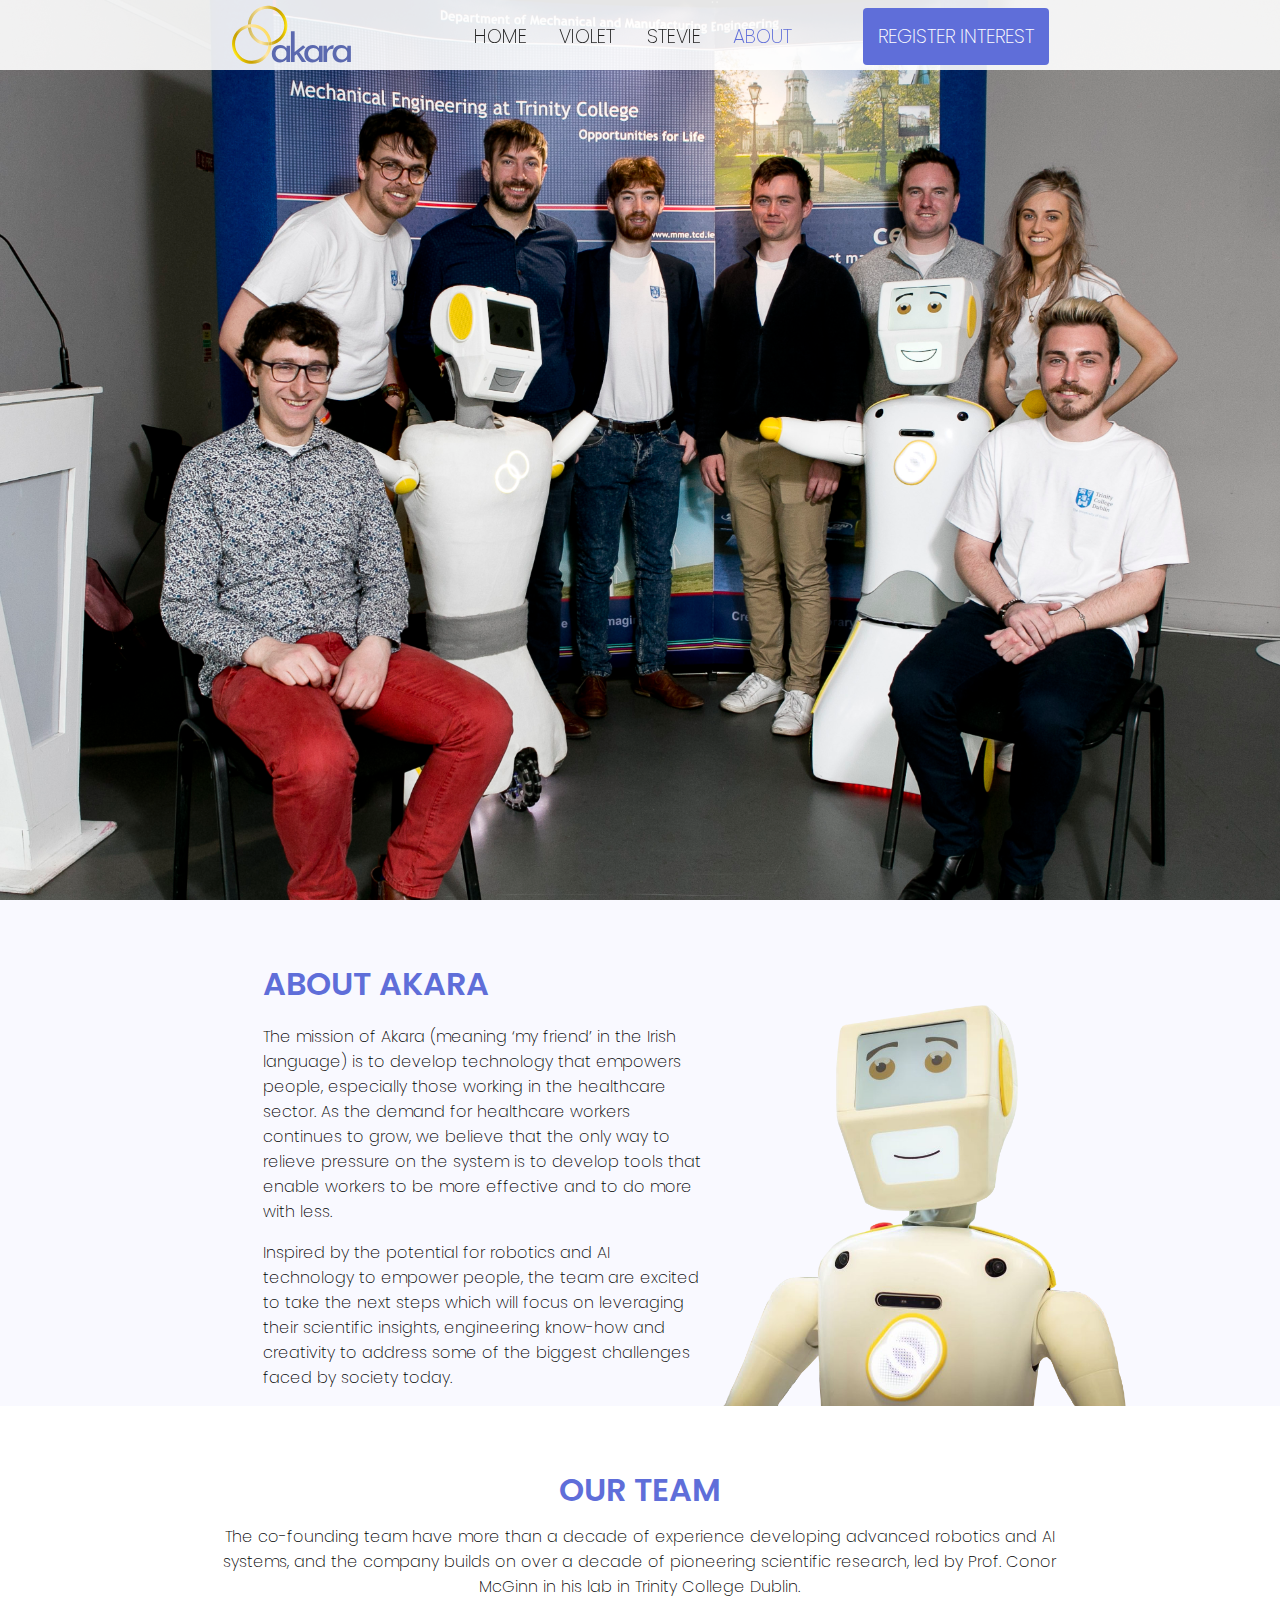
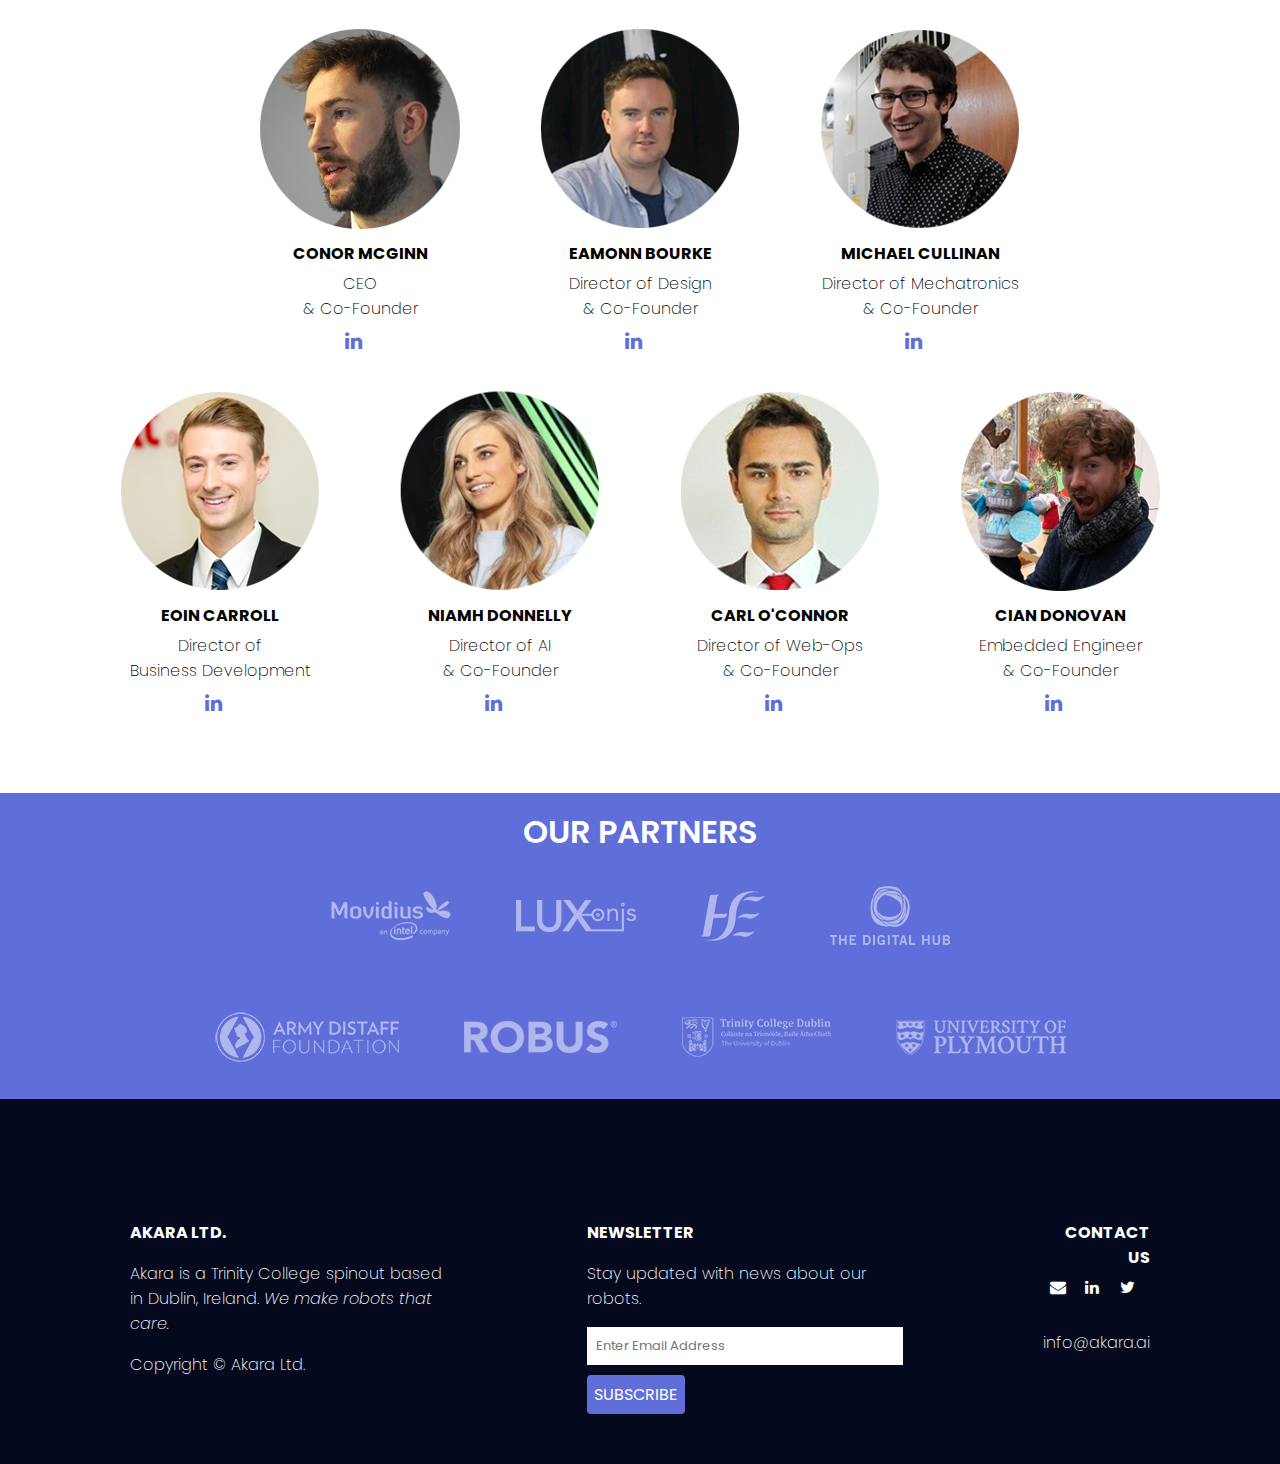
==== about.html @ 3d836417 "Talita Update" ====
<!DOCTYPE html>
<html lang="en">
  <head>
    <meta charset="UTF-8">
    <meta name="viewport" content="width=device-width, initial-scale=1.0">
    <title>About Us - Akara Robotics</title>
    <link href="https://fonts.googleapis.com/css?family=Poppins:100,200,400,300,500,600,700" rel="stylesheet">
    <link rel="stylesheet" href="https://cdnjs.cloudflare.com/ajax/libs/font-awesome/4.7.0/css/font-awesome.min.css">
    <link rel="stylesheet" href="css/styles.css">
    <link rel="shortcut icon" href="images/favicon.ico">
  </head>

  <body>
    <main>
      <header>
          <a class="logo" href="index.html"><img src="images/akaraLogo.svg" alt="logo" height="60" width="123"></a>
          <input type="checkbox" id="nav-toggle" class="nav-toggle">
          <nav>
            <ul>
              <li><a class="nav-name" href="index.html">Home</a></li>
              <li><a class="nav-name" href="violet.html">Violet</a></li>
              <li><a class="nav-name" href="stevie.html">Stevie</a></li>
              <li><a class="nav-name" href="about.html" style="color: #5f6ed9">About</a></li>
              <li class="li-btn"><a class="btn" id="nav-btn" href="interest.html">Register Interest</a></li>
            </ul>
          </nav>
          <label for="nav-toggle" class="nav-toggle-label">
            <span></span>
          </label>
      </header>


      <section class="intro-about">
      </section>

      <section class="about-us">
        <div class="content-wrap" "item-details">
          <section class="about-container">
            <div></div>
            <div class="text-about">
              <h3>About Akara</h3>
              <p>The mission of Akara (meaning ‘my friend’ in the Irish language) is to develop technology that empowers people, especially those working in the healthcare sector. As the demand for healthcare workers continues to grow, we believe that the only way to relieve pressure on the system is to develop tools that enable workers to be more effective and to do more with less.</p>
              <p>Inspired by the potential for robotics and AI technology to empower people, the team are excited to take the next steps which will focus on leveraging their scientific insights, engineering know-how and creativity to address some of the biggest challenges faced by society today.</p>
            </div>
            <div class="img-about">
              <img src="images/about-stevie.png" alt="Stevie, the robot">
            </div>
            <div></div>
          </section>
        </div>
      </section>

      <section class="team">
        <div class="content-wrap">
          <div class="team-title">
            <h3>OUR TEAM</h3>
            <p>The co-founding team have more than a decade of experience developing advanced robotics and AI systems, and the company builds on over a decade of pioneering scientific research, led by Prof. Conor McGinn in his lab in Trinity College Dublin.</p>
          </div>
          <div class="team-members-row">
            <div class="team-member">
              <img src="images/conor.png" alt="">
              <h4>Conor McGinn</h4>
              <p>CEO <br>& Co-Founder</p>
              <a href="https://www.linkedin.com/in/conor-mcginn-7245b321/"><i class="fa fa-linkedin"></i></a>
            </div>
            <div class="team-member">
              <img src="images/eamonn.png" alt="">
              <h4>Eamonn Bourke</h4>
              <p>Director of Design <br>& Co-Founder</p>
              <a href="https://www.linkedin.com/in/eamonn-bourke-28479a171/"><i class="fa fa-linkedin"></i></a>
            </div>
            <div class="team-member">
              <img src="images/mike.png" alt="">
              <h4>Michael Cullinan</h4>
              <p>Director of Mechatronics <br>& Co-Founder</p>
              <a href="https://www.linkedin.com/in/michael-cullinan-65112837/"><i class="fa fa-linkedin"></i></a>
            </div>
          </div>
          <div class="team-members-row">
            <div class="team-member">
              <img src="images/eoin.png" alt="">
              <h4>Eoin Carroll</h4>
              <p>Director of <br>Business Development</p>
              <a href="https://www.linkedin.com/in/eoinc/"><i class="fa fa-linkedin"></i></a>
            </div>
            <div class="team-member">
              <img src="images/niamh.png" alt="">
              <h4>Niamh Donnelly</h4>
              <p>Director of AI <br>& Co-Founder</p>
              <a href="https://www.linkedin.com/in/niamh-donnelly-70569bb1/"><i class="fa fa-linkedin"></i></a>
            </div>
            <div class="team-member">
              <img src="images/carl.png" alt="">
              <h4>Carl O'Connor</h4>
              <p>Director of Web-Ops <br>& Co-Founder</p>
              <a href="https://www.linkedin.com/in/carl-o-connor-b2198482/"><i class="fa fa-linkedin"></i></a>
            </div>
            <div class="team-member">
              <img src="images/cian.png" alt="">
              <h4>Cian Donovan</h4>
              <p>Embedded Engineer <br>& Co-Founder</p>
              <a href="https://www.linkedin.com/in/cian-donovan-ba40a197/"><i class="fa fa-linkedin"></i></a>
            </div>
          </div>
        </div>
      </section>

      <section class="partners">
        <h3>Our Partners</h3>
        <div class="partners-container">
          <div class="partners-block">
            <a href="https://www.movidius.com/ "><img src="images/movidius.png" alt="Movidius, an Intel Company"></a>
            <a href="https://luxonis.com/ "><img src="images/luxonis.png" alt="Luxonis"></a>
            <a href="https://www.hse.ie/eng/about/who/communications/digital/digital-transformation/ "><img src="images/HSE.png" alt="HSE"></a>
            <a href="https://www.thedigitalhub.com/"><img src="images/TDH.png" alt="The Digital Hub"></a>
          </div>
          <div class="partners-block">
            <a href="https://www.armydistaff.org/"><img src="images/ADF.png" alt="Army Distaff Foundation"></a>
            <a href="https://robus.com/ "><img src="images/robus.png" alt="Robus"></a>
            <a href="https://www.tcd.ie "><img src="images/TCD.png" alt="Trinity College Dublin"></a>
            <a href="https://www.plymouth.ac.uk/research/ehealth"><img src="images/plymouth.png" alt="University of Plymouth"></a>
          </div>
      </section>

      <footer>
        <div class="footer">
          <div class="footer-wrapper">
            <div class="footer-item">
              <h4>Akara Ltd.</h4>
              <p>Akara is a Trinity College spinout based in Dublin, Ireland. <em>We make robots that care.</em></p>
              <p>Copyright &copy; Akara Ltd.</p>
            </div>
            <div class="footer-item">
              <h4>Newsletter</h4>
              <p>Stay updated with news about our robots.</p>
              <div class="form">


                <!-- Begin Mailchimp Signup Form -->

                <div id="mc_embed_signup">
                  <form action="https://akara.us19.list-manage.com/subscribe/post?u=124bee784d6bf877f63fd6b19&amp;id=75f7cac3e2" method="post" id="mc-embedded-subscribe-form" name="mc-embedded-subscribe-form" class="validate" target="_blank" novalidate>
                    <div id="mc_embed_signup_scroll">

                      <div class="mc-field-group">
                        <input type="email" value="" name="EMAIL" class="form-control" id="mce-EMAIL" placeholder="Enter Email Address" onfocus="this.placeholder = ''" onblur="this.placeholder = 'Enter Email Address '" required="">
                      </div>

                      <div id="mce-responses" class="clear">
                        <div class="response" id="mce-error-response" style="display:none"></div>
                        <div class="response" id="mce-success-response" style="display:none"></div>
                      </div>    <!-- real people should not fill this in and expect good things - do not remove this or risk form bot signups-->

                      <div style="position: absolute; left: -5000px;" aria-hidden="true">
                        <input type="text" name="b_124bee784d6bf877f63fd6b19_75f7cac3e2" tabindex="-1" value="">
                      </div>
                      <div class="form-btn">
                        <input type="submit" value="Subscribe" name="subscribe" id="mc-embedded-subscribe" class="button">
                      </div>

                    </div>
                  </form>
                </div>

                  <!--End mc_embed_signup-->

                </div>
            </div>

            <div class="footer-item icons">
              <h4>Contact us</h4>
              <div class="footer-social">
                <a href="mailto: info@akara.ai"><i class="fa fa-envelope"></i></a>
                <a href="https://www.linkedin.com/company/akara-robotics/"><i class="fa fa-linkedin"></i></a>
                <a href="https://twitter.com/akara_robotics"><i class="fa fa-twitter"></i></a>
              </div>
              <p>info@akara.ai</p>
            </div>
          </div>
        </div>
      </footer>

    </main>
  </body>
</html>
---- css/styles.css ----
/* Colour Palette:

#5f6ed9 -- Purple
#f9f9ff -- Light Gray
#1d1d1d -- Dark Gray
#04091e -- Dark Blue
rgba(95, 110, 217, 80%) -- Purple 80% Opacity

*/


@import url('https://fonts.googleapis.com/css?family=Poppins:100,200,400,300,500,600,700');

:root {
  --background: rgba(255, 255, 255, 90%);
}

*, *::before, *::after {
  box-sizing: border-box;
}

/* ----------------- General ----------------- */

.content-wrap {
  max-width: 1400px;
  width: 85%;
  margin: 0 auto;
  padding: 60px 0;
}

body {
	margin: 0;
	background: #222;
	font-family: "Poppins", sans-serif;
	font-weight: 200;
}

/* ----------------- Navbar ----------------- */

header {
  background: var(--background);
  text-align: center;
  position: fixed;
  z-index: 999;
  width: 100%;
  height: 70px;
}

.logo img {
  margin-top: 5px;
}

.nav-toggle {
  position: absolute !important;
  top: -9999px !important;
  left: -9999px !important;
}

.nav-toggle:focus ~ .nav-toggle-label {
  outline: 3px solid rgba(lightblue, .75);
}

.nav-toggle-label {
  position: absolute;
  top: 0;
  right: 0;
  margin-right: 1em;
  height: 100%;
  display: flex;
  align-items: center;
}

.nav-toggle-label span,
.nav-toggle-label span::before,
.nav-toggle-label span::after {
  display: block;
  background: #5f6ed9;
  height: 3px;
  width: 2em;
  border-radius: 2px;
  position: relative;
}

.nav-toggle-label span::before,
.nav-toggle-label span::after {
  content: '';
  position: absolute;
}

.nav-toggle-label span::before {
  bottom: 7px;
}

.nav-toggle-label span::after {
  top: 7px;
}

nav {
  position: absolute;
  text-align: center;
  top: 100%;
  background: var(--background);
  width: 100%;
  transform: scale(1, 0);
  transform-origin: top;
  transition: transform 400ms ease-in-out;
}

nav ul {
  margin: 0;
  padding: 0;
  list-style: none;
}

nav li {
  margin-bottom: 1em;
  margin-top: 1em;
}

.li-btn {
  margin-bottom: 2em;
  margin-top: 1.5em;
}

nav a {
  color: #1d1d1d;
  text-decoration: none;
  font-size: 1.2rem;
  text-transform: uppercase;
  opacity: 0;
  transition: opacity 150ms ease-in-out;
}

nav a:hover {
  color: #5f6dd9;
  font-weight: 400;
}

.nav-toggle:checked ~ nav {
  transform: scale(1,1);
}

.nav-toggle:checked ~ nav a {
  opacity: 1;
  transition: opacity 250ms ease-in-out 250ms;
}

.btn {
  color: #fff;
  background: #5f6ed9;
  text-decoration: none;
  padding: 15px;
  border-radius: 4px;
  white-space: nowrap;
}

.btn:hover {
  background: rgba(95, 110, 217, 80%);
  color: #fff;
}

@media screen and (min-width: 800px) {
  .nav-toggle-label {
    display: none;
  }

  header {
    display: grid;
    grid-template-columns: 1fr auto minmax(600px, 3fr) 1fr;
  }

  .logo {
    grid-column: 2 / 3;
  }

  nav {
    // all: unset; /* this causes issues with Edge, since it's unsupported */

    position: relative;
    text-align: left;
    transition: none;
    transform: scale(1,1);
    background: none;
    top: initial;
    left: initial;
    grid-column: 3 / 4;
    display: flex;
    justify-content: flex-end;
    align-items: center;
  }

  nav ul {
    display: flex;
  }

  nav li {
    margin-left: 2em;
    margin-bottom: 0;
    margin-top: 0;
  }

  .li-btn {
    margin-bottom: 0;
    margin-left: 2em;
    margin-top: 0;
  }

  nav a {
    opacity: 1;
    position: relative;
  }

  .nav-name::before {
    content: '';
    display: block;
    height: 5px;
    background: #5f6ed9;
    position: absolute;
    top: -.75em;
    left: 0;
    right: 0;
    transform: scale(0, 1);
    transition: transform ease-in-out 250ms;
  }

  .nav-name:hover::before {
    transform: scale(1,1);
  }

  .btn {
    color: #fff;
    background: #5f6ed9;
    text-decoration: none;
    padding: 15px;
    border-radius: 4px;
    margin-left: 2em;
    white-space: nowrap;
  }

  .btn:hover {
    background: rgba(95, 110, 217, 80%);
    color: #fff;
  }

}


/* ----------------- Intro Section ----------------- */

.intro {
  height: 100vh;
  background-image: url(../images/Stevie1.png);
  background-blend-mode: multiply;
  background-repeat: no-repeat;
  background-size: cover;
  background-position: top right;
  display: grid;
}

h1, h2 {
  color: #fff;
  height: 100px;
  font-size: 4em;
  text-align: center;
}

h1 {
  font-family: "Times";
  margin: 0 0 0 50px;
}

h1 {
  margin: 0 auto 0;
}

h2 {
  margin: 15% auto 0;
  width: 90%;
}


/* ----------------- Press Section ----------------- */

.press {
  background-color: #fff;
  text-align: center;
}

.press-container {
  padding: 0;
}

.press-container a {
  display: inline-block;
  margin: 30px;
  vertical-align: middle;
}

.press-container a:hover {
  transform: scale(1.05);
}



/* ----------------- Home - Robots Section ----------------- */

.meet-robots {
  background: #f9f9ff;
}

.meet-violet-stevie {
    display: grid;
    grid-template-columns: 1fr 1fr;
    column-gap: 20px;
}

.text-violet > p:last-of-type {
  margin-bottom: 40px;
}

.text-violet > a:first-of-type {
  margin-left: 0;
}

.text-violet > a:last-of-type {
  margin-left: 10px;
}

h3 {
  color: #5f6ed9;
  margin: 0;
  font-size: 2em;
  font-weight: 600;
  text-transform: uppercase;
}

h4 {
  text-transform: uppercase;
}

.meet-robots h4 {
  margin: 0 0 40px 0;
}

/* ----------------- Why Akara Section ----------------- */

.why-akara {
    background-color: #fff;
    text-align: center;
}

.reason {
    margin: 50px 40px 0 40px;
    flex: 1 1 300px;
}

.why-akara-intro {
  max-width: 75%;
  margin: 0 auto;
}

.why-akara-intro h3 {
  margin-top: 0;
}

.why-akara-content {
  display: flex;
  margin: 0 auto;
}

.reason h4 {
  margin-top: 10px;
}


/* ----------------- Partners Section ----------------- */

.partners {
  background-color: #5f6ed9;
  text-align: center;
  display: grid;
}

.partners h3 {
  color: #fff;
  margin-top: 15px;
  font-size: 2em;
}

.partners-container {
  padding: 0;
}

.partners-container a {
  display: inline-block;
  margin: 30px 30px;
  vertical-align: middle;
  opacity: 0.5;
}

.partners-container a:hover {
  opacity: 1;
}

@media screen and ( min-width: 1592px ) {

  .partners-container {
    display: flex;
    justify-content: center;
  }

}

@media screen and ( max-width: 915px ) {

  .partners-container a {
    margin: 10px;
  }

  .partners-container img {
    transform: scale(0.9);
  }

}


/* ----------------- Footer ----------------- */

.footer {
    background-color: #04091e;
}

.footer-wrapper {
    max-width: 1200px;
    text-align: left;
    color: #fff;
    margin: 0 auto;
    display: grid;
    grid-template-columns: 2fr 2fr 1fr;
    column-gap: 20px;
    padding: 30px;
}

.footer-item {
    margin: 50px 40px 0 40px;
    flex: 1 1 300px;
    padding: 20px;
}

.footer-item h4 {
    margin-bottom: 0;
}

.input-group {
  display: flex;
  flex-direction: column;
}

.form-control {
  width: 100%;
}

.form-btn input {
  font-family: inherit;
  font-size: 1em;
  text-transform: uppercase;
  margin: 10px 0 0 0;
  color: #fff;
  background: #5f6ed9;
  text-decoration: none;
  padding: 7px;
  border-radius: 4px;
  white-space: nowrap;
  box-shadow: 0px 0px 0px transparent;
  border: 0px solid transparent;
  text-shadow: 0px 0px 0px transparent;
}

.form-btn input:hover {
  background: rgba(95, 110, 217, 80%);
  color: #fff;
}

.form-control {
  border: none;
  border-radius: 0px;
  font-family: inherit;
  font-size: 13px;
  color: #ccc;
  padding: 9px;
}

.icons {
  text-align: right;
}

.icons a {
  width: 30px;
  height: 30px;
  display: inline-block;
  text-align: left;
  -webkit-transition: all 0.3s ease 0s;
  -moz-transition: all 0.3s ease 0s;
  -o-transition: all 0.3s ease 0s;
  transition: all 0.3s ease 0s;
}

.icons a i {
  vertical-align: bottom;
  color: #fff;
}

.icons a:hover i {
  color: #8490ff;
}

.icons p {
  margin-top: 30px;
}

/* ----------------- Stevie Page - Intro Section ----------------- */

.intro-stevie {
  height: 100vh;
  background-image: url(../images/stevie-intro.jpg);
  background-blend-mode: multiply;
  background-repeat: no-repeat;
  background-size: cover;
  background-position: top;
  display: grid;
}

/* ----------------- Stevie Page - Did You Know Section ----------------- */

.stevie-problem {
  background-color: #fff;
  text-align: center;
}

.problem {
  margin: 50px 40px 0 40px;
  flex: 1 1 300px;
}

.stevie-problem-intro {
  max-width: 75%;
  margin: 0 auto;
}

.stevie-problem-intro h3 {
  margin-top: 0;
}

.stevie-problem-content {
  display: flex;
  margin: 0 auto;
}

.problem h4 {
  margin-top: 10px;
}

/* ----------------- Stevie Page - Stevie is Here to Help Section ----------------- */

.stevie-help-all {
    display: grid;
    grid-template-columns: 1fr 1fr;
    column-gap: 20px;
}

.stevie-help {
  background: #f9f9ff;
}

.stevie-help-text > p:last-of-type {
  margin-bottom: 60px;
}

.stevie-help-text a {
  margin-left: 0;
}

.stevie-video {
  width: 80%;
}


/* ----------------- Stevie Page - Purpose Section ----------------- */

.stevie-purpose {
  background: #fff;
  text-align: center;
}

.purpose-title p {
  width: 80%;
  margin: 10px auto;
}

.purpose-row {
  display: flex;
  justify-content: center;
}

.purpose {
  margin: 20px 40px;
}

.purpose p {
  margin: 0;
}


/* ----------------- Stevie Page - Functionality Section ----------------- */

.stevie-functionality {
  background-color: #f9f9ff;
  text-align: center;
}

.functionality {
  margin: 50px 40px 0 40px;
  flex: 1 1 300px;
}

.stevie-functionality-intro {
  max-width: 75%;
  margin: 0 auto;
}

.stevie-functionality-intro h3 {
  margin-top: 0;
}

.stevie-functionality-content {
  display: flex;
  margin: 0 auto;
}

.functionality h4 {
  margin-top: 10px auto 10px;
}

.fun70 {
  margin-top: 40px;
}

.fun80 {
  margin-top: 30px;
}

.fun90 {
  margin-top: 20px;
}

/* ----------------- Stevie Page - Quotes Section ----------------- */

.stevie-quotes {
  background-color: #fff;
  text-align: center;
}

.stevie-quotes-content {
  display: flex;
  justify-content: center;
  margin: 0;
}

.quote {
  width: 70%;
  margin: 20px 40px;
  display: flex;
  align-items: center;
  flex-direction: column;
}

.quote-square {
  background-color: rgba(95, 110, 217, 70%);
  width: 500px;
  height: 500px;
  padding: 20px;
  border-radius: 5%;
  display: flex;
  align-items: center;
}

.quote-text {
  width: 80%;
  margin: 0 auto;
  vertical-align: middle;
}

.quote-text p {
  font-size: 1.3em;
}

.stevie-quotes-intro {
  max-width: 75%;
  margin: 0 auto;
}

.stevie-quotes-intro h3 {
  margin-top: 0;
}

.quote h4 {
  margin-bottom: 0;
  margin-block-end: 0;
}

.quote p {
  margin: 2px;
}


/* ----------------- Violet Page - Intro Section ----------------- */

.intro-violet {
  height: 100vh;
  background-image: url(../images/violet-intro.jpg);
  background-blend-mode: multiply;
  background-repeat: no-repeat;
  background-size: cover;
  background-position: center;
  display: flex;
  flex-direction: column;
  justify-content: center;
}

.violet-intro-text {
  margin-left: 200px;
}

.img-violet {
  margin-left: 20px;
}

.violet-clean {
  height: 800px;
  background-image: url(../images/clean.png);
  background-blend-mode: multiply;
  background-repeat: no-repeat;
  background-size: cover;
  background-position: bottom right;
  text-align: center;
}

.chart {
  width: 400px;
  height: 400px;
  position: relative;
  text-align: center;
  margin-top: 40px;
}

.chart-text {
  position: absolute;
  top: 50%;
  left: 50%;
  transform: translate(-50%, -50%);
  margin: 0;
}

.chart-text h1 {
  color: #5f6ed9;
  font-size: 5em;
  margin: 0;
}

.chart-text p {
  margin: 0;
}

.chart-text p:first-of-type {
  font-size: 1.5em;
}

.introducing-violet {
    display: grid;
    grid-template-columns: 1fr 1fr;
    column-gap: 20px;
}

.violet-interest {
  background: #fff;
  display: flex;
  justify-content: center;
}

.violet-interest-intro {
  text-align: center;
}

.violet-interest-button {
  display: flex;
  justify-content: center;
}

.violet-interest-button a {
  margin: 0;
  text-transform: uppercase;
}

/* ----------------- About Page ----------------- */

.intro-about {
  height: 100vh;
  background-image: url(../images/about-intro.jpg);
  background-blend-mode: multiply;
  background-repeat: no-repeat;
  background-size: cover;
  background-position: top;
  display: grid;
}

.about-us {
  background: #f9f9ff;
}

.about-container {
    display: grid;
    grid-template-columns: 1fr 3fr 2fr 1fr;
    column-gap: 20px;
}

.about-container img {
  width: 90%;
}

.about-us .content-wrap {
  padding-bottom: 0;
}

.img-about {
  position: relative;
}

.img-about img {
  position: absolute;
  bottom: 0;
  height: 90%;
  width: auto;
}

.team {
  background: #fff;
  text-align: center;
}

.team-title p {
  width: 80%;
  margin: 10px auto;
}

.team-members-row {
  display: flex;
  justify-content: center;
}

.team-member {
  margin: 20px 40px;
}

.team-member h4 {
  margin: 5px;
}

.team-member p {
  margin: 0;
}

.team-member a {
  width: 30px;
  height: 30px;
  font-size: 20px;
  display: inline-block;
  text-align: left;
  -webkit-transition: all 0.3s ease 0s;
  -moz-transition: all 0.3s ease 0s;
  -o-transition: all 0.3s ease 0s;
  transition: all 0.3s ease 0s;
}

.team-member a i {
  vertical-align: bottom;
  color: #5f6ed9;
}

.team-member a:hover i {
  color: #4651a0;
}

@media screen and ( max-width: 1135px ) {

  .about-container {
      display: flex;
      flex-direction: column;
  }

  .img-about {
    position: relative;
    height: 250px;
  }

  .img-about img {
    position: absolute;
    bottom: 0;
    right: 20px;
    height: 90%;
    width: auto;
  }

}


/* ----------------- Register Interest ----------------- */

.interest {
  background: #f9f9ff;
  padding-top: 80px;
}

.interest-container {
  display: grid;
  grid-template-columns: 1fr 1fr;
  column-gap: 10px;
}

.interest-container p {
  margin-top: 0;
  width: 90%;
}

.interest-form input {
  width: 100%;
  padding: 12px 20px;
  margin: 8px 0 20px 0;
  box-sizing: border-box;
}

.interest-form select {
  width: 100%;
  padding: 12px 20px;
  margin: 8px 0 20px 0;
  box-sizing: border-box;
}

#rviolet {
  width: 20px;
  margin-top: 30px;
}

#rstevie {
  width: 20px;
  margin-bottom: 40px;
}

#cname {
  width: 40%;
}

#clink {
  width: 40%;
}

#cindustry {
  width: 30%;
}

#nunits {
  width: 15%;
}

#order {
  width: 30%;
}

#name {
  width: 40%;
}

#email {
  width: 40%;
}

#application {
  width: 100%;
}

#nyes, #nno {
  width: 20px;
}

.interest-form .btn {
    font-family: inherit;
    font-size: 1em;
    text-transform: uppercase;
    margin: 10px 0 0 0;
    color: #fff;
    background: #5f6ed9;
    text-decoration: none;
    padding: 10px;
    border-radius: 4px;
    white-space: nowrap;
    box-shadow: 0px 0px 0px transparent;
    border: 0px solid transparent;
    text-shadow: 0px 0px 0px transparent;
    width: 30%;
  }

.interest-form .btn:hover {
  background: rgba(95, 110, 217, 80%);
  color: #fff;
}


/* ----------------- Thank You Page ----------------- */

.thankyou {
  background: #f9f9ff;
  text-align: center;
  height: 100vh;
  display: flex;
  flex-direction: column;
  align-items: center;
  justify-content: center;
}

.thankyou-content {
  height: 100%;
  width: 85%;
  display: flex;
  flex-direction: column;
  align-items: center;
  justify-content: center;
}

.thankyou-content p {
  font-style: oblique;
  color: #5f6ed9;
  font-size: 5em;
  margin: 0;
}

.thankyou-content h4 {
  font-size: 1.5em;
  margin-top: 30px;
  font-weight: 500;
}

/* ----------------- Responsiveness ----------------- */

@media screen and ( max-width: 1800px ) {

  .purpose {
    margin: 20px;
  }

  .purpose img {
    height: 350px;
  }

  .quote {
    margin: 20px 20px;
  }

  .quote-square {
    width: 375px;
    height: 375px;
  }

  .quote-square p {
    font-size: 1em;
  }

}


@media screen and ( max-width: 1500px ) {

  h1, h2 {
    font-size: 4em;
  }

  h1 {
    margin: 10% auto;
  }

  h2 {
    margin: 30% auto 0;
  }

}

@media screen and ( max-width: 1429px ) {

  .press-img50 {
    height: 43px;
  }

  .press-img70 {
    height: 60px;
  }

  .press-img150 {
    height: 128px;
  }

  #flip-violet {
      display: flex;
      flex-direction: column-reverse;
      text-align: center;
  }

  #flip-stevie {
      display: flex;
      flex-direction: column;
      text-align: center;
  }

 .meet-violet-stevie h3 {
   margin-top: 10px;
 }

 .meet-violet-stevie img {
   margin-top: 40px;
 }

 .why-akara-content {
   flex-direction: column;
 }

}

.press-img50, .press-img70, .press-img150 {
  width: auto;
}


@media screen and ( max-width: 1345px ) {

.violet-intro-text {
  margin-left: 50px;
}


@media screen and ( max-width: 1212px ) {

  h1, h2 {
    font-size: 3em;
  }

  h1 {
    margin: 10% auto;
  }

  h2 {
    margin: 30% auto 0;
  }

  .press-img50 {
    height: 35px;
  }

  .press-img70 {
    height: 49px;
  }

  .press-img150 {
    height: 105px;
  }

  .purpose img {
    height: 300px;
  }

  .quote {
    margin: 20px 10px;
  }

  .quote-square {
    width: 300px;
    height: 300px;
  }

  .quote-square p {
    font-size: 0.8em;
  }

  .img-violet-pic {
    width: 500px;
    height: auto;
    margin-top: 30px;
  }

  #nunits {
    width: 20%;
  }

}

@media screen and ( min-width: 1085px ) {

.input-group {
  display: flex;
  flex-direction: row;
  }

button {
  padding: 15px;
  margin-left: 10px;
}

.purpose img {
  heiht: 275px;
}

}

@media screen and ( max-width: 1053px ) {

  h1, h2 {
    font-size: 3em;
  }

  h1 {
    margin: 10% auto;
  }

  h2 {
    margin: 25% auto 0;
  }

 .press-container a {
   margin: 15px;
 }

  .press-img50 {
    height: 30px;
  }

  .press-img70 {
    height: 42px;
  }

  .press-img150 {
    height: 90px;
  }

  .interest-container {
    display: flex;
    flex-direction: column;
  }

  .interest-text {
    margin-bottom: 40px;
  }

  .interest-text p {
    margin: 0;
  }

  .team-member {
    margin: 10px 10px;
  }

  .team-member img {
    width: 175px;
    hight: auto;
  }

  .purpose img {
    height: 250px;
  }

  .introducing-violet {
      display: flex;
      flex-direction: column;
      justify-content: center;
      align-items: center;
      text-align: center;
  }

  .img-violet {
    margin: 0;
  }

}

@media screen and ( max-width: 960px ) {

  h1, h2 {
    font-size: 3em;
  }

  h1 {
    margin: 10% auto;
  }

  h2 {
    margin: 30% auto 0;
  }

  .purpose img {
    height: 225px;
  }

  .stevie-quotes-content {
    display: flex;
    flex-direction: column;
    justify-content: center;
    align-items: center;
  }

  .quote {
    display: flex;
    flex-direction: column;
    justify-content: center;
    align-items: center;
  }

  .intro-violet {
    flex-direction: column;
    justify-content: flex-end;
  }

  .violet-intro-text {
    width: 400px;
    height: auto;
    margin-left: 50px;
    margin-bottom: 50px;
  }

}

@media screen and ( max-width: 860px ) {

  h1, h2 {
    font-size: 2em;
  }

  h1 {
    margin: 10% auto;
  }

  h2 {
    margin: 30% auto 0;
  }

.meet-violet-stevie img {
  width: 90%;
}

.footer-wrapper {
  display: flex;
  flex-direction: column;
}

.footer-item {
    margin: 0;
    padding: 20px;
    flex: 1 1 100px;
  }

.icons {
    text-align: left;
  }

.input-group {
  display: flex;
  flex-direction: row;
  }

button {
  padding: 15px;
  margin-left: 10px;
  }

}

@media screen and ( max-width: 800px ) {

  h1, h2 {
    font-size: 2em;
  }

  h1 {
    margin: 10% auto;
  }

  h2 {
    margin: 40% auto 0;
  }

  .press-container {
    display: flex;
    flex-direction: column;
  }

  .partners-container {
    display: flex;
    flex-direction: column;
  }

  .partners-block {
    display: flex;
    flex-direction: column;
  }

  .partners-container a {
    margin: 20px;
    transform: scale(1);
  }

  .team-members-row {
    display: flex;
    flex-direction: column;
  }

  .team-member {
    margin: 20px 40px;
  }

  .team-member img {
    width: 200px;
    height: auto;
  }

  .stevie-problem-content {
    display: flex;
    flex-direction: column;
    margin: 0 auto;
  }

  .stevie-help-all {
    display: flex;
    flex-direction: column;
  }

  .stevie-video {
    width: 100%;
    margin-bottom: 30px;
  }

  .purpose-row {
    display: flex;
    flex-direction: column;
  }

  .purpose img {
    width: 100%;
    height: auto;
  }

  .stevie-functionality-content {
    display: flex;
    flex-direction: column;
  }

  .functionality h4 {
    margin-top: 10px auto 10px;
  }

  .fun70, .fun80, .fun90 {
    margin-top: 10px;
  }

  .eye-icon {
    margin-top: 40px;
  }

}

@media screen and ( max-width: 620px ) {

.intro-violet {
  flex-direction: column;
  justify-content: flex-end;
}

.violet-intro-text {
  width: 350px;
  height: auto;
  margin-left: 20px;
  margin-bottom: 20px;
}

.img-violet-pic {
  width: 400px;
  height: auto;
  margin-top: 0;
}

}

@media screen and ( max-width: 480px ) {

  h1, h2 {
    font-size: 2em;
  }

  h1 {
    margin: 20% auto;
  }

  h2 {
    margin: 50% auto 10%;
  }

  .img-violet-pic {
    width: 300px;
    height: auto;
  }

}


@media screen and ( max-width: 380px ) {

  h1, h2 {
    font-size: 2em;
  }

  h1 {
    margin: 10% auto;
  }

  h2 {
    margin: 50% auto 10%;
  }

}

@media screen and ( max-width: 340px ) {

  .text-violet > a {
      margin: 10px auto;
      padding: 10px;
  }

}
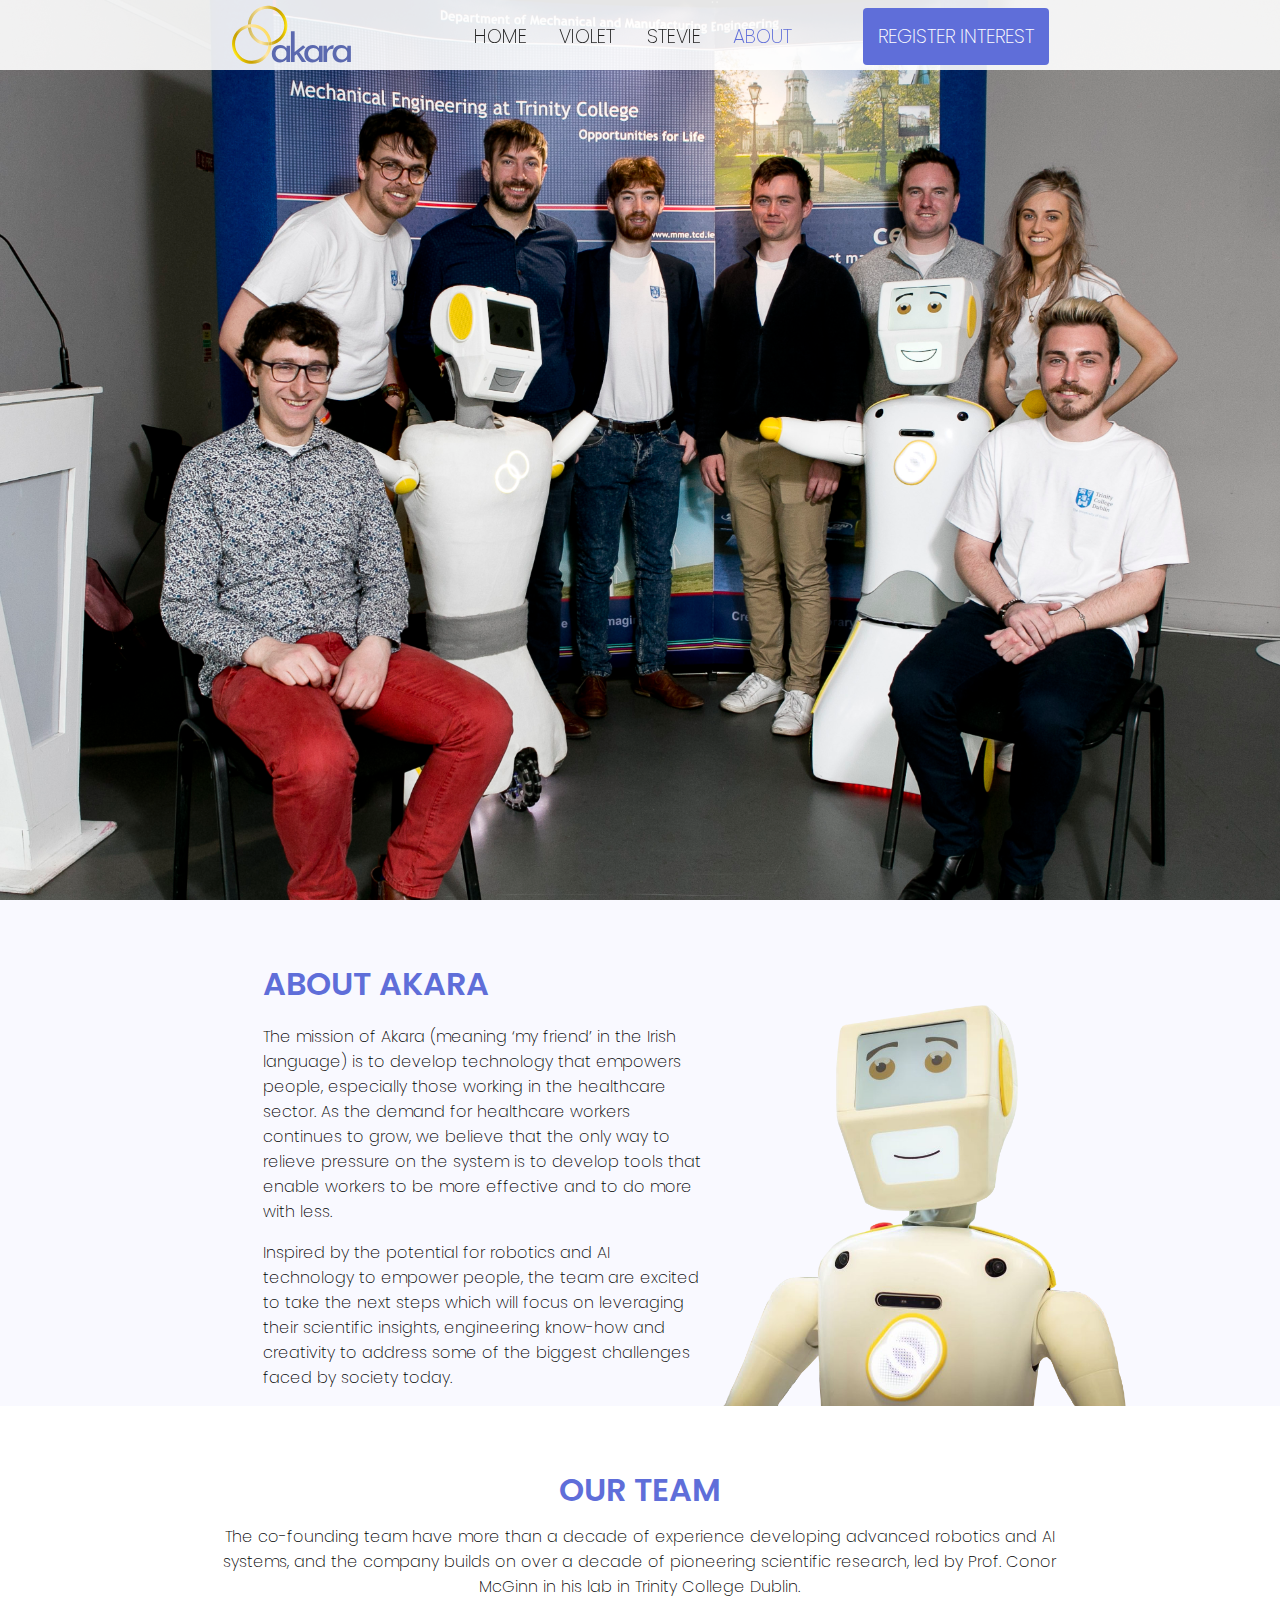
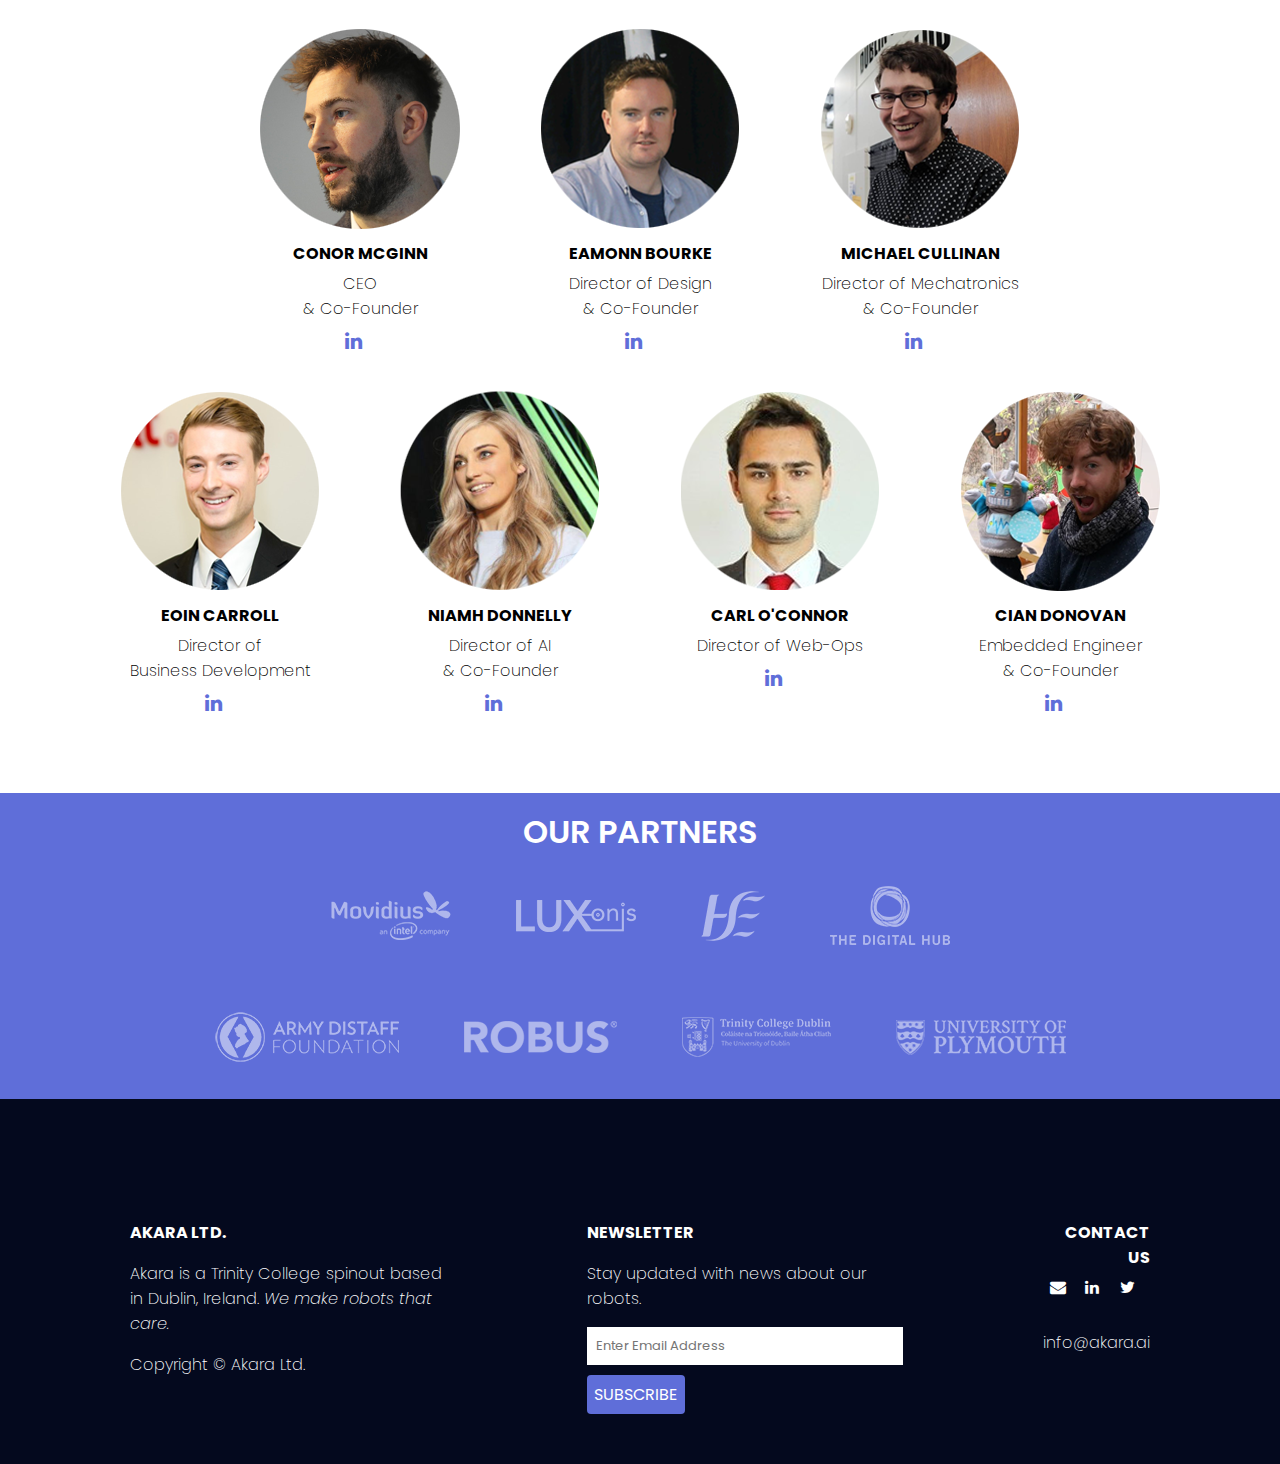
==== commit 9f104b28: "Updated team member role" ====
--- a/about.html
+++ b/about.html
@@ -92,7 +92,7 @@
             <div class="team-member">
               <img src="images/carl.png" alt="">
               <h4>Carl O'Connor</h4>
-              <p>Director of Web-Ops <br>& Co-Founder</p>
+              <p>Director of Web-Ops</p>
               <a href="https://www.linkedin.com/in/carl-o-connor-b2198482/"><i class="fa fa-linkedin"></i></a>
             </div>
             <div class="team-member">
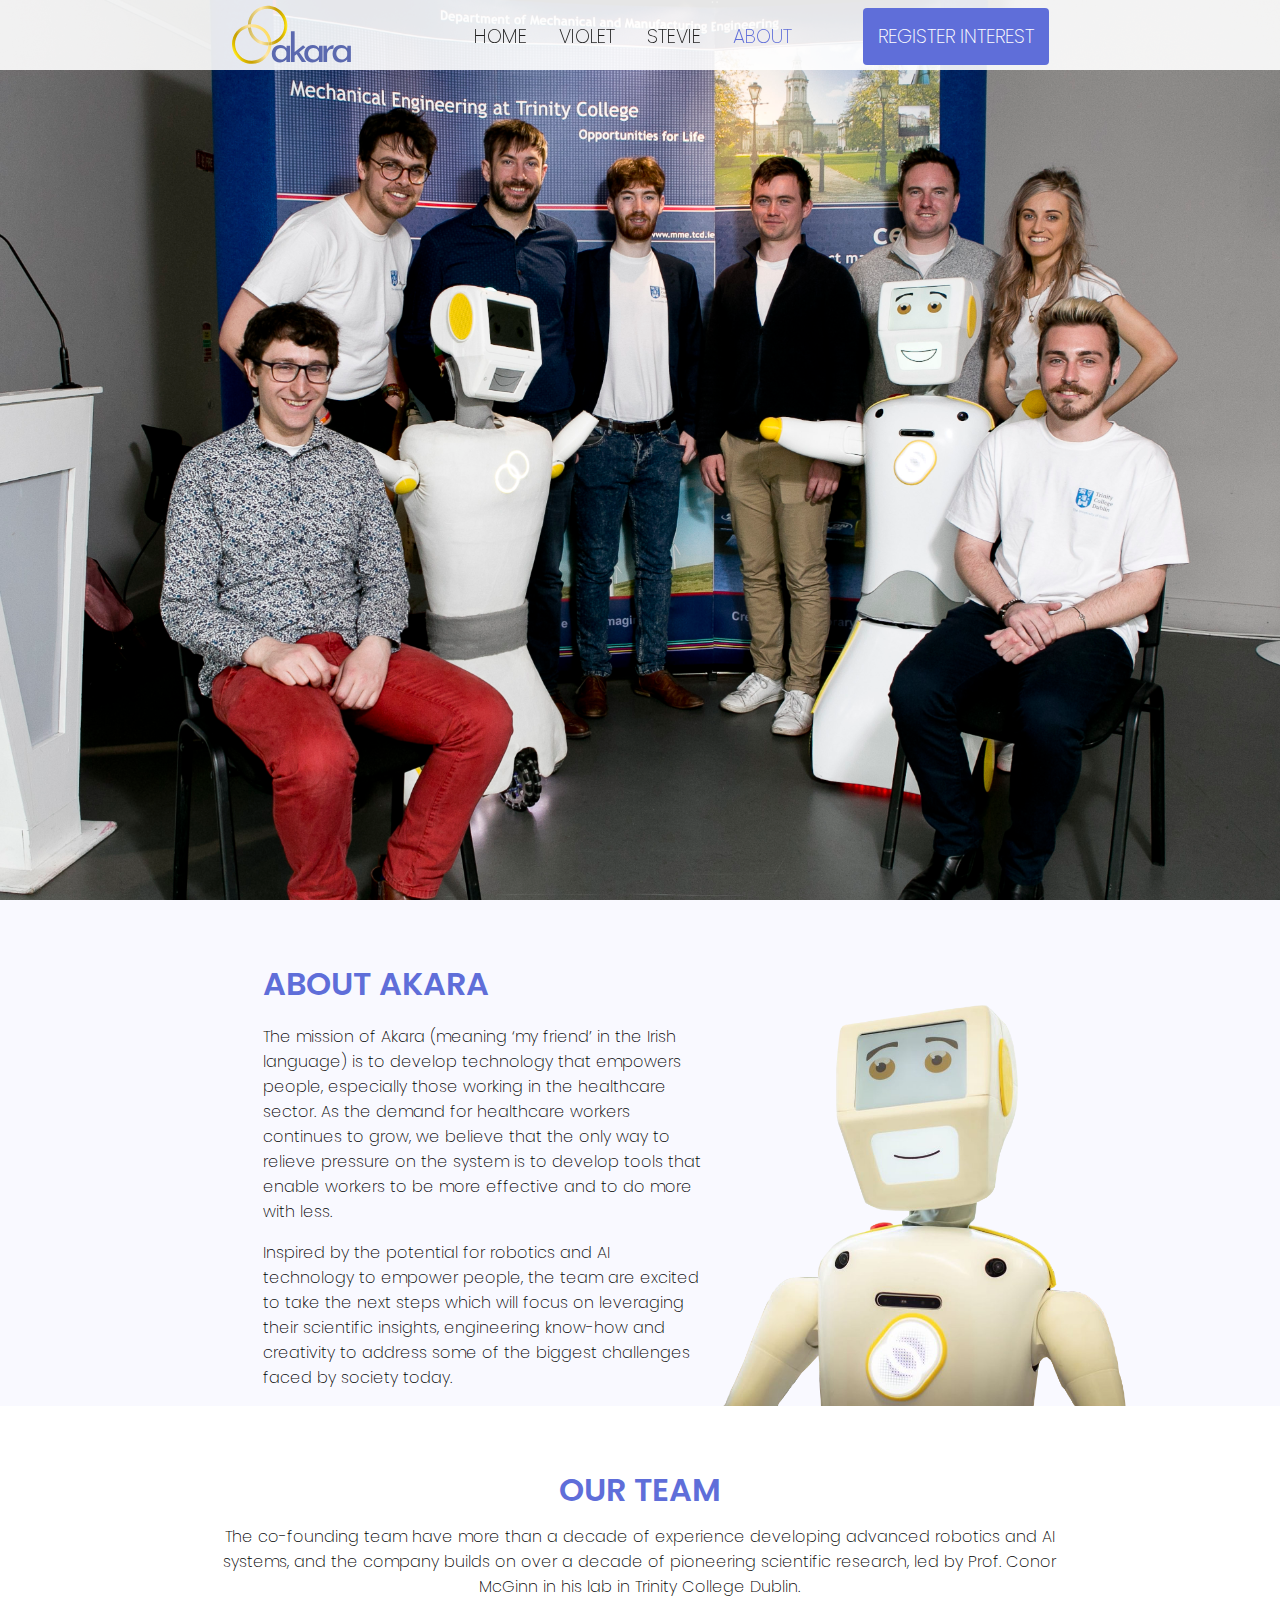
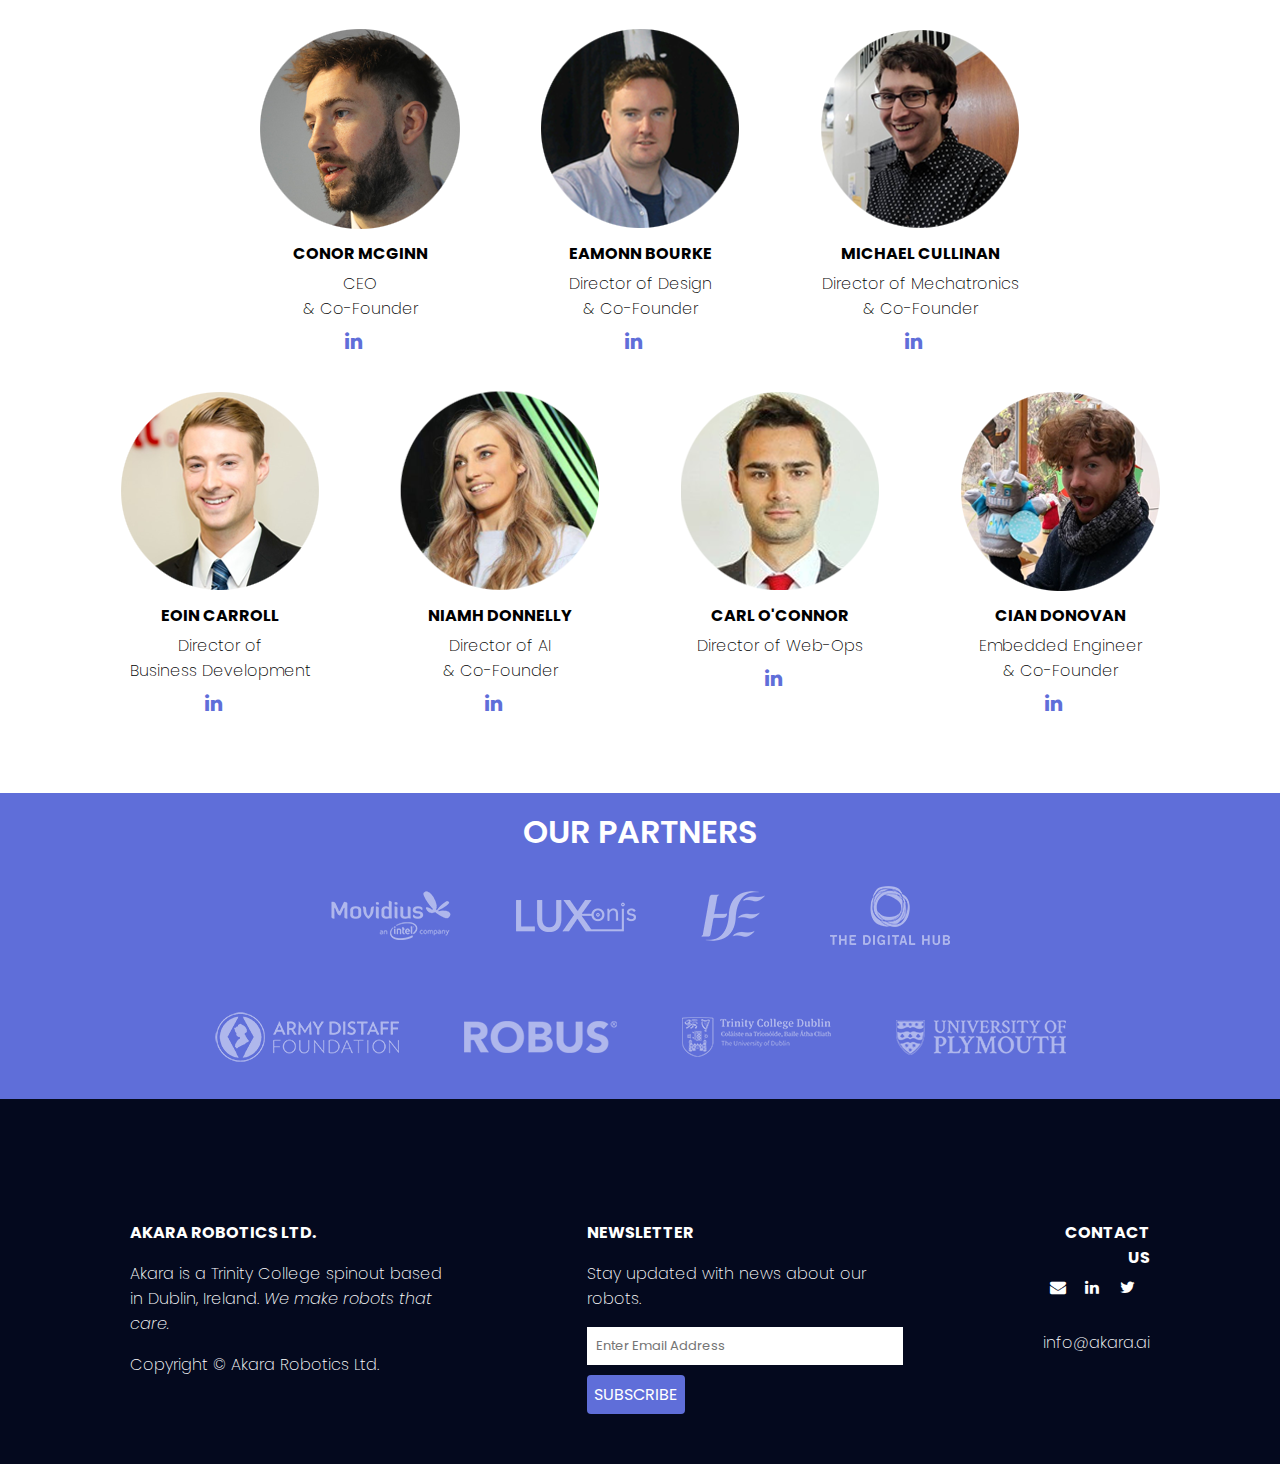
==== commit e7a535b1: "Updated company name" ====
--- a/about.html
+++ b/about.html
@@ -126,9 +126,9 @@
         <div class="footer">
           <div class="footer-wrapper">
             <div class="footer-item">
-              <h4>Akara Ltd.</h4>
+              <h4>Akara Robotics Ltd.</h4>
               <p>Akara is a Trinity College spinout based in Dublin, Ireland. <em>We make robots that care.</em></p>
-              <p>Copyright &copy; Akara Ltd.</p>
+              <p>Copyright &copy; Akara Robotics Ltd.</p>
             </div>
             <div class="footer-item">
               <h4>Newsletter</h4>
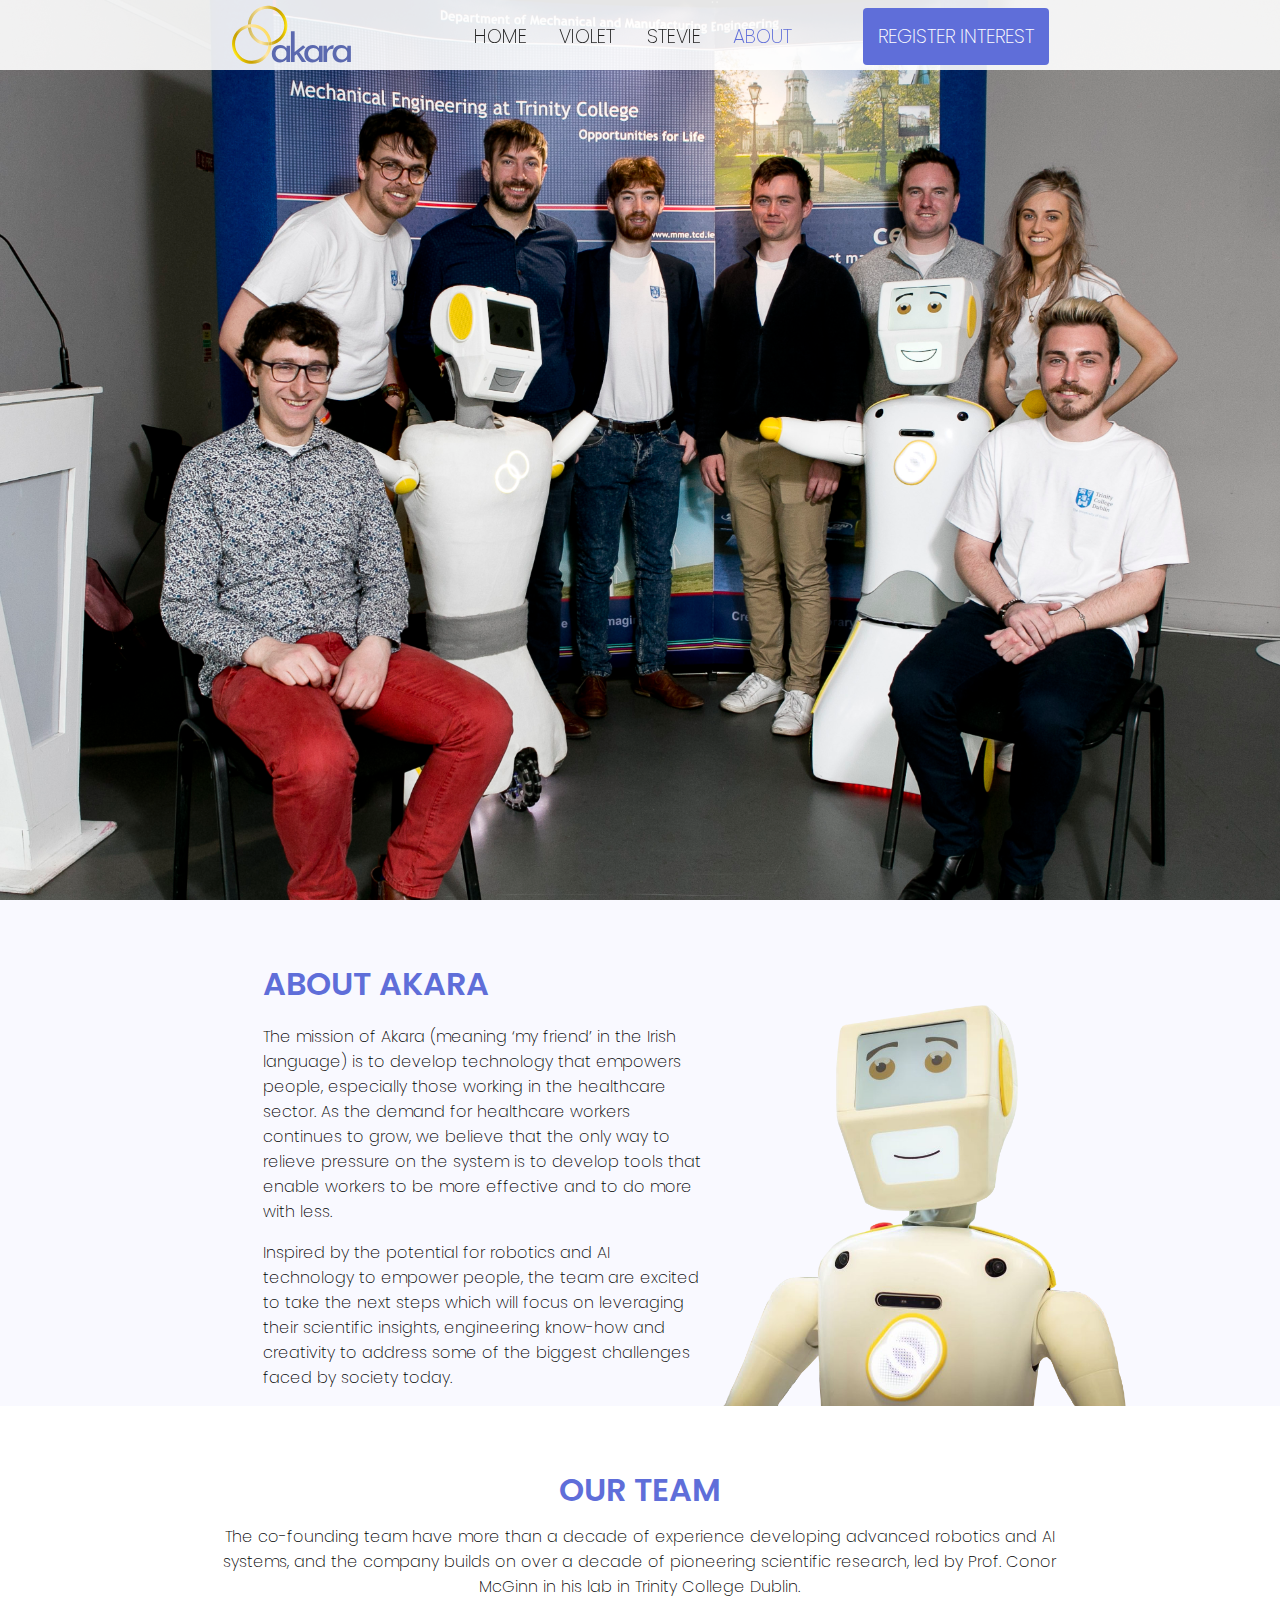
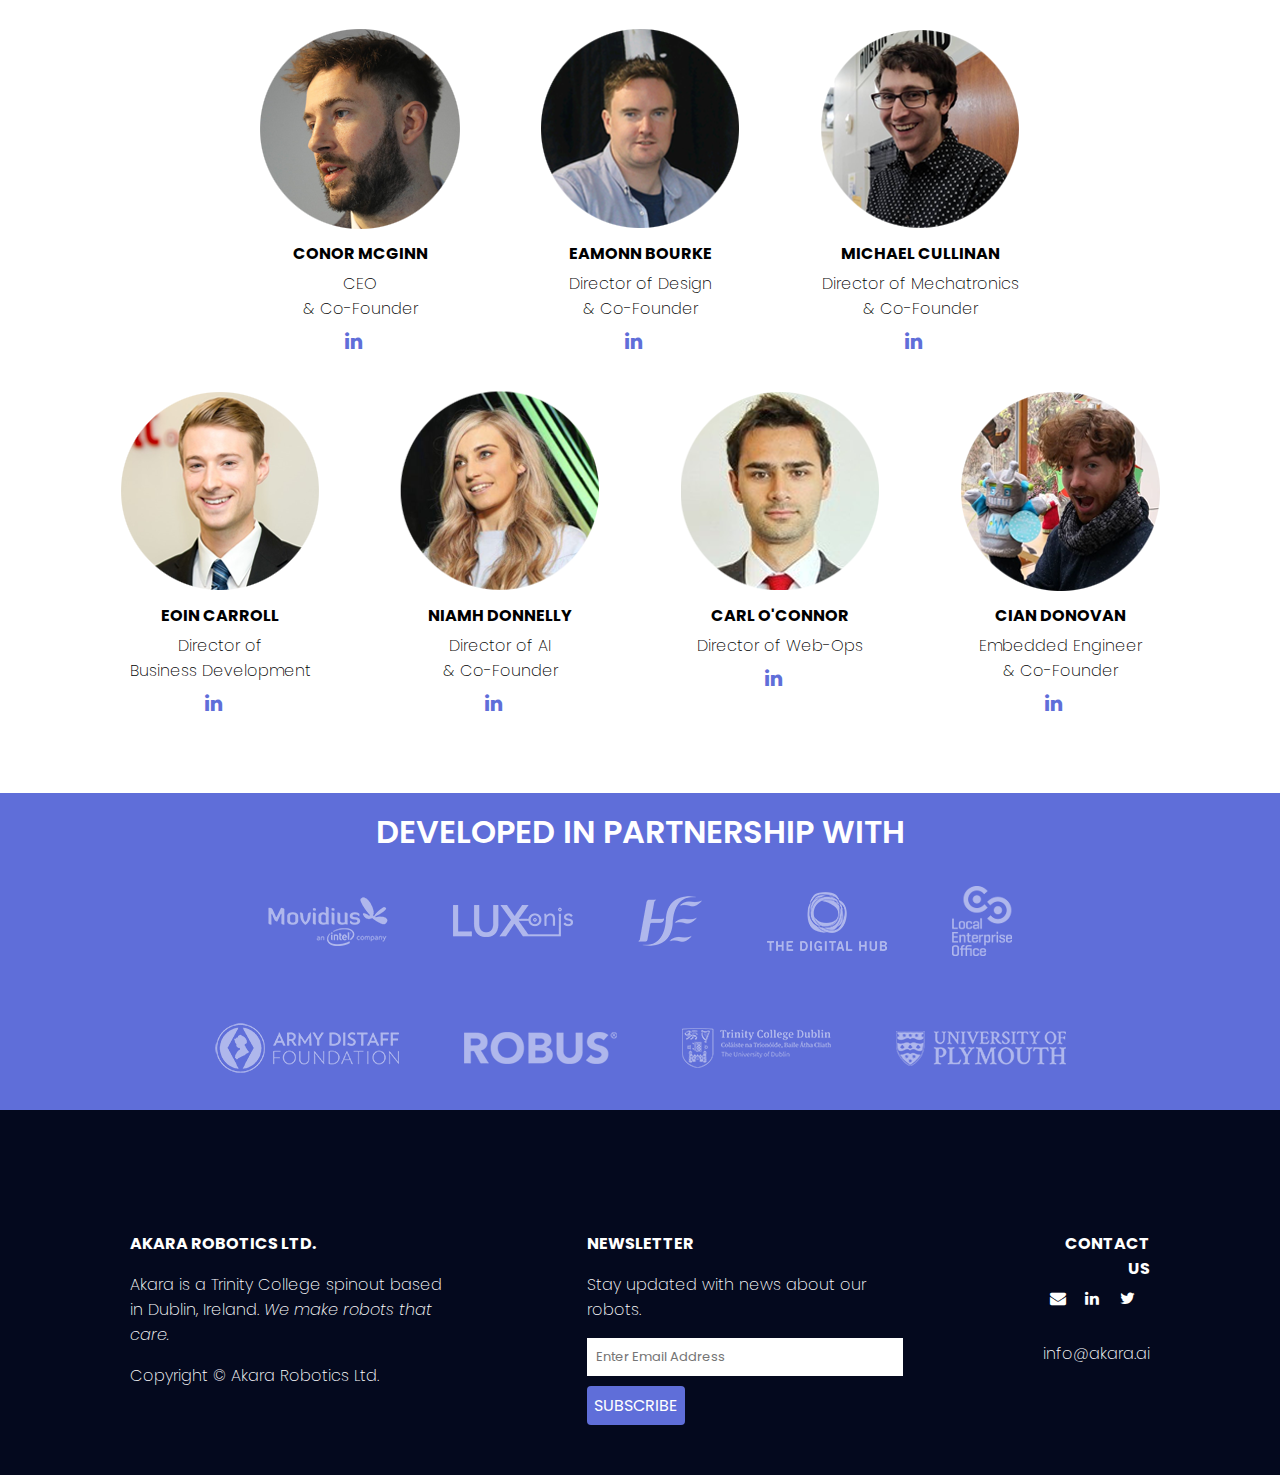
==== commit eeaa0b86: "Updated Partnerships" ====
--- a/about.html
+++ b/about.html
@@ -106,13 +106,14 @@
       </section>
 
       <section class="partners">
-        <h3>Our Partners</h3>
+        <h3>Developed In Partnership With</h3>
         <div class="partners-container">
           <div class="partners-block">
             <a href="https://www.movidius.com/ "><img src="images/movidius.png" alt="Movidius, an Intel Company"></a>
             <a href="https://luxonis.com/ "><img src="images/luxonis.png" alt="Luxonis"></a>
-            <a href="https://www.hse.ie/eng/about/who/communications/digital/digital-transformation/ "><img src="images/HSE.png" alt="HSE"></a>
+            <a href="https://www.hse.ie/eng/about/who/communications/digital/digital-transformation/"><img src="images/HSE.png" alt="HSE"></a>
             <a href="https://www.thedigitalhub.com/"><img src="images/TDH.png" alt="The Digital Hub"></a>
+            <a href="https://www.localenterprise.ie/"><img src="images/LEO-Logo.png" alt="Local Enterprise Office"></a>
           </div>
           <div class="partners-block">
             <a href="https://www.armydistaff.org/"><img src="images/ADF.png" alt="Army Distaff Foundation"></a>
--- a/css/styles.css
+++ b/css/styles.css
@@ -134,6 +134,10 @@
 nav a:hover {
   color: #5f6dd9;
   font-weight: 400;
+}
+
+#nav-btn:hover {
+  font-weight: 200;
 }
 
 .nav-toggle:checked ~ nav {
@@ -254,27 +258,29 @@
   background-repeat: no-repeat;
   background-size: cover;
   background-position: top right;
-  display: grid;
+  display: flex;
+  flex-direction: column;
+  justify-content: center;
 }
 
 h1, h2 {
   color: #fff;
   height: 100px;
-  font-size: 4em;
+  font-size: 3.5em;
   text-align: center;
 }
 
 h1 {
   font-family: "Times";
-  margin: 0 0 0 50px;
+  margin: 0 auto;
 }
 
 h1 {
-  margin: 0 auto 0;
+  margin: 50px auto;
 }
 
 h2 {
-  margin: 15% auto 0;
+  margin: 0 auto;
   width: 90%;
 }
 
@@ -518,6 +524,10 @@
   margin-top: 30px;
 }
 
+#mce-EMAIL {
+  color: #04091e;
+}
+
 /* ----------------- Stevie Page - Intro Section ----------------- */
 
 .intro-stevie {
@@ -728,6 +738,8 @@
 }
 
 .violet-intro-text {
+  width: 750px;
+  height: auto;
   margin-left: 200px;
 }
 
@@ -1052,6 +1064,10 @@
 
 @media screen and ( max-width: 1800px ) {
 
+  h1, h2 {
+    font-size: 3em;
+  }
+
   .purpose {
     margin: 20px;
   }
@@ -1073,21 +1089,37 @@
     font-size: 1em;
   }
 
+  .violet-intro-text {
+    width: 500px;
+  }
+
 }
 
 
 @media screen and ( max-width: 1500px ) {
 
   h1, h2 {
-    font-size: 4em;
+    font-size: 2.5em;
   }
 
   h1 {
-    margin: 10% auto;
-  }
-
-  h2 {
-    margin: 30% auto 0;
+    margin-top: 20px;
+  }
+
+  .violet-intro-text {
+    width: 400px;
+  }
+
+}
+
+@media screen and ( max-width: 1300px ) {
+
+  h1, h2 {
+    font-size: 2em;
+  }
+
+  h1 {
+    margin-top: 0;
   }
 
 }
@@ -1139,24 +1171,14 @@
 
 @media screen and ( max-width: 1345px ) {
 
-.violet-intro-text {
-  margin-left: 50px;
+  .violet-intro-text {
+    margin-left: 50px;
+  }
+
 }
 
 
 @media screen and ( max-width: 1212px ) {
-
-  h1, h2 {
-    font-size: 3em;
-  }
-
-  h1 {
-    margin: 10% auto;
-  }
-
-  h2 {
-    margin: 30% auto 0;
-  }
 
   .press-img50 {
     height: 35px;
@@ -1218,18 +1240,6 @@
 }
 
 @media screen and ( max-width: 1053px ) {
-
-  h1, h2 {
-    font-size: 3em;
-  }
-
-  h1 {
-    margin: 10% auto;
-  }
-
-  h2 {
-    margin: 25% auto 0;
-  }
 
  .press-container a {
    margin: 15px;
@@ -1289,18 +1299,6 @@
 
 @media screen and ( max-width: 960px ) {
 
-  h1, h2 {
-    font-size: 3em;
-  }
-
-  h1 {
-    margin: 10% auto;
-  }
-
-  h2 {
-    margin: 30% auto 0;
-  }
-
   .purpose img {
     height: 225px;
   }
@@ -1325,7 +1323,7 @@
   }
 
   .violet-intro-text {
-    width: 400px;
+    width: 330px;
     height: auto;
     margin-left: 50px;
     margin-bottom: 50px;
@@ -1334,18 +1332,6 @@
 }
 
 @media screen and ( max-width: 860px ) {
-
-  h1, h2 {
-    font-size: 2em;
-  }
-
-  h1 {
-    margin: 10% auto;
-  }
-
-  h2 {
-    margin: 30% auto 0;
-  }
 
 .meet-violet-stevie img {
   width: 90%;
@@ -1380,18 +1366,6 @@
 
 @media screen and ( max-width: 800px ) {
 
-  h1, h2 {
-    font-size: 2em;
-  }
-
-  h1 {
-    margin: 10% auto;
-  }
-
-  h2 {
-    margin: 40% auto 0;
-  }
-
   .press-container {
     display: flex;
     flex-direction: column;
@@ -1471,6 +1445,22 @@
 
 }
 
+@media screen and ( max-width: 740px ) {
+
+.violet-intro-text {
+  width: 300px;
+}
+
+}
+
+@media screen and ( max-width: 675px ) {
+
+.violet-intro-text {
+  width: 275px;
+}
+
+}
+
 @media screen and ( max-width: 620px ) {
 
 .intro-violet {
@@ -1479,7 +1469,7 @@
 }
 
 .violet-intro-text {
-  width: 350px;
+  width: 250px;
   height: auto;
   margin-left: 20px;
   margin-bottom: 20px;
@@ -1493,19 +1483,20 @@
 
 }
 
+@media screen and ( max-width: 530px ) {
+
+h1 {
+  margin: 50px auto;
+}
+
+.violet-intro-text {
+  width: 225px;
+}
+
+}
+
+
 @media screen and ( max-width: 480px ) {
-
-  h1, h2 {
-    font-size: 2em;
-  }
-
-  h1 {
-    margin: 20% auto;
-  }
-
-  h2 {
-    margin: 50% auto 10%;
-  }
 
   .img-violet-pic {
     width: 300px;
@@ -1514,20 +1505,15 @@
 
 }
 
-
-@media screen and ( max-width: 380px ) {
-
-  h1, h2 {
-    font-size: 2em;
-  }
-
-  h1 {
-    margin: 10% auto;
-  }
-
-  h2 {
-    margin: 50% auto 10%;
-  }
+@media screen and ( max-width: 375px ) {
+
+h1 {
+  margin: 50px auto;
+}
+
+h1, h2 {
+  font-size: 1.7em;
+}
 
 }
 
@@ -1539,3 +1525,15 @@
   }
 
 }
+
+@media screen and ( max-width: 320px ) {
+
+h1 {
+  margin: 80px auto;
+}
+
+h1, h2 {
+  font-size: 1.5em;
+}
+
+}
